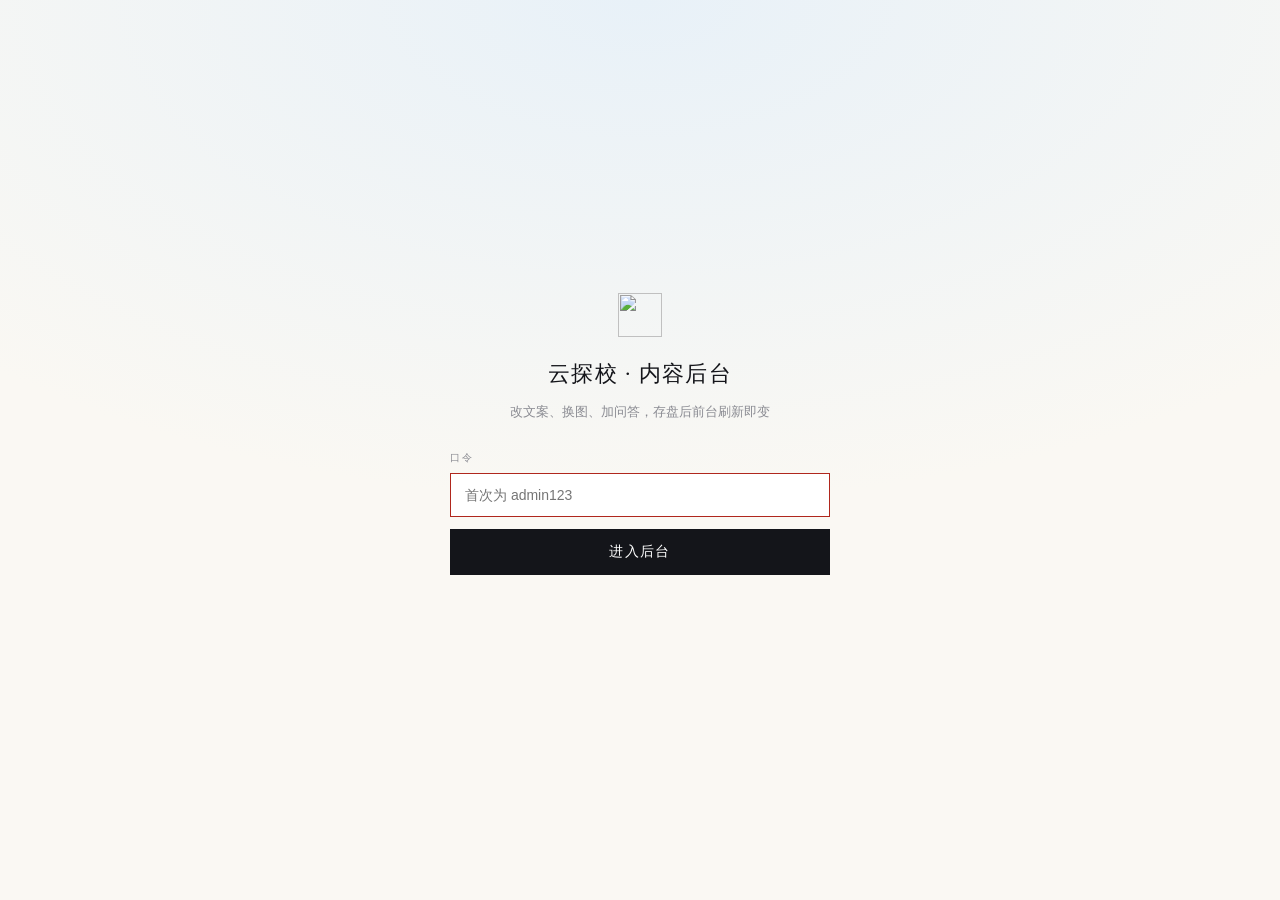
==== admin/index.html @ 2a7b8303 "第二版：加内容后台（板块排版/内容编辑/问答库/访客提问/版本/导出），前台按老师意见重做版式层次与对齐，内容抽到 content.json" ====
<!DOCTYPE html>
<html lang="zh-CN">
<head>
<meta charset="UTF-8">
<meta name="viewport" content="width=device-width, initial-scale=1">
<title>内容后台 · 云探校</title>
<link rel="icon" href="../assets/img/emblem.png">
<link rel="stylesheet" href="admin.css">
</head>
<body>

<!-- 登录 -->
<section class="gate" id="gate">
  <form class="gate__card" id="gateForm">
    <img class="gate__logo" src="../assets/img/emblem.png" alt="">
    <h1>云探校 · 内容后台</h1>
    <p class="gate__sub">改文案、换图、加问答，存盘后前台刷新即变</p>
    <label class="gate__f">
      <span>口令</span>
      <input id="gatePw" type="password" placeholder="首次为 admin123" autocomplete="current-password">
    </label>
    <button class="gate__b" type="submit">进入后台</button>
    <p class="gate__err" id="gateErr"></p>
  </form>
</section>

<!-- 主界面 -->
<div class="app" id="app" hidden>
  <header class="top">
    <div class="top__l">
      <img src="../assets/img/emblem.png" alt="">
      <b>云探校</b>
      <span>内容后台</span>
      <i class="dot" id="dirtyDot" hidden></i>
    </div>
    <nav class="tabs" id="tabs">
      <button data-tab="layout" class="is-on">板块排版</button>
      <button data-tab="content">内容编辑</button>
      <button data-tab="ask">问答库</button>
      <button data-tab="miss">访客提问</button>
      <button data-tab="hist">版本</button>
      <button data-tab="out">导出</button>
    </nav>
    <div class="top__r">
      <button class="btn btn--ghost" id="previewBtn">预览前台</button>
      <button class="btn btn--solid" id="saveBtn">保存</button>
      <button class="btn btn--ghost" id="pwBtn">改口令</button>
      <button class="btn btn--ghost" id="outBtn">退出</button>
    </div>
  </header>

  <div class="body">
    <main class="pane" id="pane"></main>
    <aside class="prev" id="prev">
      <div class="prev__hd">
        <span>前台预览</span>
        <div>
          <button data-w="1440">电脑</button>
          <button data-w="390">手机</button>
          <button id="prevRe" title="刷新">↻</button>
        </div>
      </div>
      <div class="prev__box"><iframe id="prevFrame" src="../index.html" title="前台预览"></iframe></div>
      <p class="prev__tip">改完点「保存」，这里会自动刷新。</p>
    </aside>
  </div>
</div>

<div class="toast" id="toast"></div>

<script src="admin.js"></script>
</body>
</html>
---- admin/admin.css ----
/* 后台样式：跟前台同一套色彩与字体，但功能优先、密度更高 */
:root{
  --paper:#FAF8F3; --paper-2:#F2EDE1; --card:#fff;
  --ink:#14151A; --ink-2:#4C4D55; --ink-3:#8A8B92;
  --line:rgba(20,21,26,.13); --line-2:rgba(20,21,26,.26);
  --red:#B0271D; --red-soft:rgba(176,39,29,.08);
  --ok:#2F6F4E; --ok-soft:rgba(47,111,78,.10);
  --serif:"Noto Serif SC","Source Han Serif SC","Songti SC","STSong","SimSun",serif;
  --sans:-apple-system,BlinkMacSystemFont,"PingFang SC","Hiragino Sans GB","Microsoft YaHei",sans-serif;
  --mono:"SF Mono","JetBrains Mono",ui-monospace,Menlo,Consolas,monospace;
}
*,*::before,*::after{box-sizing:border-box;}
[hidden]{display:none !important;}
html,body{height:100%;}
body{
  margin:0;background:var(--paper);color:var(--ink);
  font-family:var(--sans);font-size:13.5px;line-height:1.7;
  -webkit-font-smoothing:antialiased;
}
button{font:inherit;color:inherit;background:none;border:0;cursor:pointer;}
input,textarea,select{font:inherit;color:inherit;}
img{display:block;max-width:100%;}

/* ---------- 登录 ---------- */
.gate{position:fixed;inset:0;display:grid;place-items:center;background:
  radial-gradient(120% 90% at 50% 0%, #E8F1F8, #FAF8F3 62%);}
.gate__card{width:min(380px,calc(100% - 40px));text-align:center;}
.gate__logo{width:44px;height:44px;object-fit:contain;margin:0 auto 18px;}
.gate h1{font-family:var(--serif);font-weight:500;font-size:22px;letter-spacing:.06em;margin:0;}
.gate__sub{margin:10px 0 26px;font-size:12.5px;color:var(--ink-3);}
.gate__f{display:block;text-align:left;margin-bottom:12px;}
.gate__f span{display:block;font-family:var(--mono);font-size:10px;letter-spacing:.18em;color:var(--ink-3);margin-bottom:7px;}
.gate__f input{width:100%;height:44px;padding:0 14px;border:1px solid var(--line-2);background:#fff;outline:none;font-size:14px;}
.gate__f input:focus{border-color:var(--red);}
.gate__b{width:100%;height:46px;background:var(--ink);color:#fff;font-size:13.5px;letter-spacing:.1em;}
.gate__b:hover{background:var(--red);}
.gate__err{min-height:20px;margin:12px 0 0;font-size:12px;color:var(--red);}

/* ---------- 框架 ---------- */
.app{height:100%;display:flex;flex-direction:column;}
.top{
  flex:none;display:flex;align-items:center;gap:18px;
  height:58px;padding:0 18px;background:#fff;border-bottom:1px solid var(--line);
}
.top__l{display:flex;align-items:center;gap:9px;flex:none;}
.top__l img{width:22px;height:22px;object-fit:contain;}
.top__l b{font-family:var(--serif);font-size:14px;letter-spacing:.1em;}
.top__l span{font-size:11.5px;color:var(--ink-3);}
.dot{width:7px;height:7px;border-radius:50%;background:var(--red);flex:none;}
.tabs{display:flex;gap:2px;margin-left:8px;overflow-x:auto;}
.tabs button{
  padding:7px 13px;font-size:12.5px;color:var(--ink-2);white-space:nowrap;
  border:1px solid transparent;border-radius:2px;
}
.tabs button:hover{color:var(--ink);background:var(--paper-2);}
.tabs button.is-on{color:var(--red);border-color:var(--line-2);background:var(--red-soft);}
.top__r{display:flex;align-items:center;gap:8px;margin-left:auto;flex:none;}
.btn{height:32px;padding:0 13px;font-size:12.5px;border:1px solid var(--line-2);transition:.2s;}
.btn:hover{border-color:var(--ink);background:var(--ink);color:#fff;}
.btn--solid{background:var(--ink);color:#fff;border-color:var(--ink);}
.btn--solid:hover{background:var(--red);border-color:var(--red);}
.btn--ghost{background:#fff;}

.body{flex:1;display:grid;grid-template-columns:minmax(0,1fr) minmax(380px,42%);min-height:0;}
.pane{overflow-y:auto;padding:22px 24px 60px;min-width:0;}
.prev{display:flex;flex-direction:column;border-left:1px solid var(--line);background:var(--paper-2);min-height:0;}
.prev__hd{
  flex:none;display:flex;align-items:center;justify-content:space-between;
  padding:9px 14px;font-family:var(--mono);font-size:10px;letter-spacing:.18em;color:var(--ink-3);
  border-bottom:1px solid var(--line);
}
.prev__hd div{display:flex;gap:4px;}
.prev__hd button{padding:3px 8px;font-size:11px;border:1px solid var(--line);background:#fff;color:var(--ink-2);}
.prev__hd button.is-on{background:var(--ink);color:#fff;border-color:var(--ink);}
.prev__box{flex:1;overflow:hidden;padding:10px;min-height:0;}
.prev__box iframe{width:100%;height:100%;border:0;background:#fff;box-shadow:0 2px 14px rgba(20,21,26,.10);}
.prev__tip{flex:none;margin:0;padding:0 14px 12px;font-size:11px;color:var(--ink-3);}

/* ---------- 通用块 ---------- */
.h{display:flex;align-items:baseline;gap:10px;margin:0 0 4px;}
.h h2{font-family:var(--serif);font-weight:500;font-size:17px;letter-spacing:.04em;margin:0;}
.h span{font-size:11.5px;color:var(--ink-3);}
.hint{margin:0 0 18px;font-size:12px;color:var(--ink-3);line-height:1.75;}

.card{background:#fff;border:1px solid var(--line);margin-bottom:14px;}
.card__hd{
  display:flex;align-items:center;gap:10px;padding:10px 14px;
  border-bottom:1px solid var(--line);background:linear-gradient(180deg,#fff,#FCFAF6);
}
.card__hd b{font-family:var(--serif);font-size:13.5px;font-weight:500;letter-spacing:.04em;}
.card__hd .no{font-family:var(--mono);font-size:10px;letter-spacing:.16em;color:var(--red);}
.card__hd .sp{margin-left:auto;display:flex;gap:6px;align-items:center;}
.card__bd{padding:14px;}

.f{display:grid;gap:5px;margin-bottom:12px;}
.f:last-child{margin-bottom:0;}
.f > label{font-family:var(--mono);font-size:9.5px;letter-spacing:.16em;color:var(--ink-3);}
.f input[type=text],.f input[type=number],.f textarea,.f select{
  width:100%;padding:8px 10px;border:1px solid var(--line-2);background:#fff;outline:none;
  font-size:13px;line-height:1.65;transition:border-color .2s;
}
.f input:focus,.f textarea:focus,.f select:focus{border-color:var(--red);}
.f textarea{resize:vertical;min-height:64px;line-height:1.8;}
.f--row{grid-template-columns:1fr auto;align-items:center;gap:10px;}
.f__hint{font-size:11px;color:var(--ink-3);}

.grid2{display:grid;grid-template-columns:1fr 1fr;gap:0 14px;}
.grid3{display:grid;grid-template-columns:repeat(3,1fr);gap:0 12px;}

.row{display:flex;align-items:center;gap:9px;padding:9px 12px;border-bottom:1px solid var(--line);}
.row:last-child{border-bottom:0;}
.row .g{flex:1;min-width:0;}
.row .g b{font-size:13px;font-weight:500;}
.row .g span{display:block;font-size:11.5px;color:var(--ink-3);}
.row .acts{display:flex;gap:5px;flex:none;}
.mini{width:26px;height:26px;display:grid;place-items:center;border:1px solid var(--line-2);font-size:12px;background:#fff;line-height:1;}
.mini:hover{border-color:var(--ink);background:var(--ink);color:#fff;}
.mini--red:hover{border-color:var(--red);background:var(--red);}
.mini[disabled]{opacity:.35;cursor:not-allowed;}

.sw{position:relative;width:34px;height:19px;flex:none;border-radius:999px;background:var(--line-2);transition:.25s;}
.sw::after{content:"";position:absolute;top:2px;left:2px;width:15px;height:15px;border-radius:50%;background:#fff;transition:.25s;}
.sw.is-on{background:var(--ok);}
.sw.is-on::after{transform:translateX(15px);}

.tag{display:inline-block;padding:1px 7px;font-size:10.5px;border:1px solid var(--line-2);color:var(--ink-3);border-radius:2px;}
.tag--on{border-color:var(--ok);color:var(--ok);background:var(--ok-soft);}
.tag--off{border-color:var(--line-2);color:var(--ink-3);}

/* 图片字段 */
.imgf{display:flex;gap:10px;align-items:flex-start;}
.imgf__pv{
  width:82px;height:56px;flex:none;border:1px solid var(--line);background:var(--paper-2);
  display:grid;place-items:center;overflow:hidden;
}
.imgf__pv img{width:100%;height:100%;object-fit:cover;}
.imgf__pv span{font-size:9.5px;color:var(--ink-3);letter-spacing:.1em;}
.imgf__rt{flex:1;min-width:0;display:grid;gap:6px;}
.imgf__rt input{width:100%;padding:7px 9px;border:1px solid var(--line-2);font-size:12px;font-family:var(--mono);}

/* 布局页 */
.lay{display:grid;gap:8px;}
.lay__it{display:flex;align-items:center;gap:12px;padding:12px 14px;background:#fff;border:1px solid var(--line);}
.lay__it.is-off{background:#FBFAF7;}
.lay__no{font-family:var(--mono);font-size:11px;letter-spacing:.12em;color:var(--red);width:22px;flex:none;}
.lay__nm{flex:1;min-width:0;font-family:var(--serif);font-size:14px;}
.lay__nm span{display:block;font-family:var(--sans);font-size:11.5px;color:var(--ink-3);margin-top:2px;}
.lay__acts{display:flex;gap:5px;flex:none;}

/* 问答库 */
.q{background:#fff;border:1px solid var(--line);margin-bottom:10px;}
.q.is-off{opacity:.6;}
.q__hd{display:flex;align-items:center;gap:9px;padding:9px 12px;border-bottom:1px solid var(--line);}
.q__q{flex:1;min-width:0;font-size:13px;font-weight:500;overflow:hidden;text-overflow:ellipsis;white-space:nowrap;}
.q__bd{padding:12px;}
.kws{display:flex;flex-wrap:wrap;gap:5px;padding:7px 9px;border:1px solid var(--line-2);min-height:38px;align-items:center;}
.kws span{display:inline-flex;align-items:center;gap:5px;padding:2px 8px;background:var(--paper-2);font-size:11.5px;border-radius:2px;}
.kws span i{font-style:normal;color:var(--ink-3);cursor:pointer;}
.kws span i:hover{color:var(--red);}
.kws input{flex:1;min-width:80px;border:0;outline:none;font-size:12.5px;padding:2px 0;}

.empty{padding:40px 20px;text-align:center;color:var(--ink-3);font-size:12.5px;}

/* 版本 */
.ver{display:flex;align-items:center;gap:12px;padding:11px 14px;border-bottom:1px solid var(--line);background:#fff;}
.ver:last-child{border-bottom:0;}
.ver b{font-family:var(--mono);font-size:12px;}
.ver span{font-size:11.5px;color:var(--ink-3);}

/* 导出 */
.out{display:grid;gap:12px;}
.out__box{background:#fff;border:1px solid var(--line);padding:18px;}
.out__box h3{font-family:var(--serif);font-size:15px;font-weight:500;margin:0 0 8px;}
.out__box p{font-size:12.5px;color:var(--ink-3);line-height:1.8;margin:0 0 14px;}
.code{background:var(--paper-2);border:1px solid var(--line);padding:12px 14px;font-family:var(--mono);font-size:11.5px;line-height:1.9;white-space:pre-wrap;word-break:break-all;color:var(--ink-2);}

/* toast */
.toast{
  position:fixed;left:50%;bottom:26px;transform:translate(-50%,14px);
  padding:10px 20px;background:var(--ink);color:#fff;font-size:12.5px;letter-spacing:.04em;
  opacity:0;pointer-events:none;transition:.3s;z-index:999;
}
.toast.is-on{opacity:1;transform:translate(-50%,0);}
.toast.is-err{background:var(--red);}

@media (max-width:1080px){
  .body{grid-template-columns:1fr;}
  .prev{display:none;}
  .top{flex-wrap:wrap;height:auto;padding:8px 12px;gap:8px;}
  .tabs{order:3;width:100%;margin:0;}
  .top__r{margin-left:0;}
}
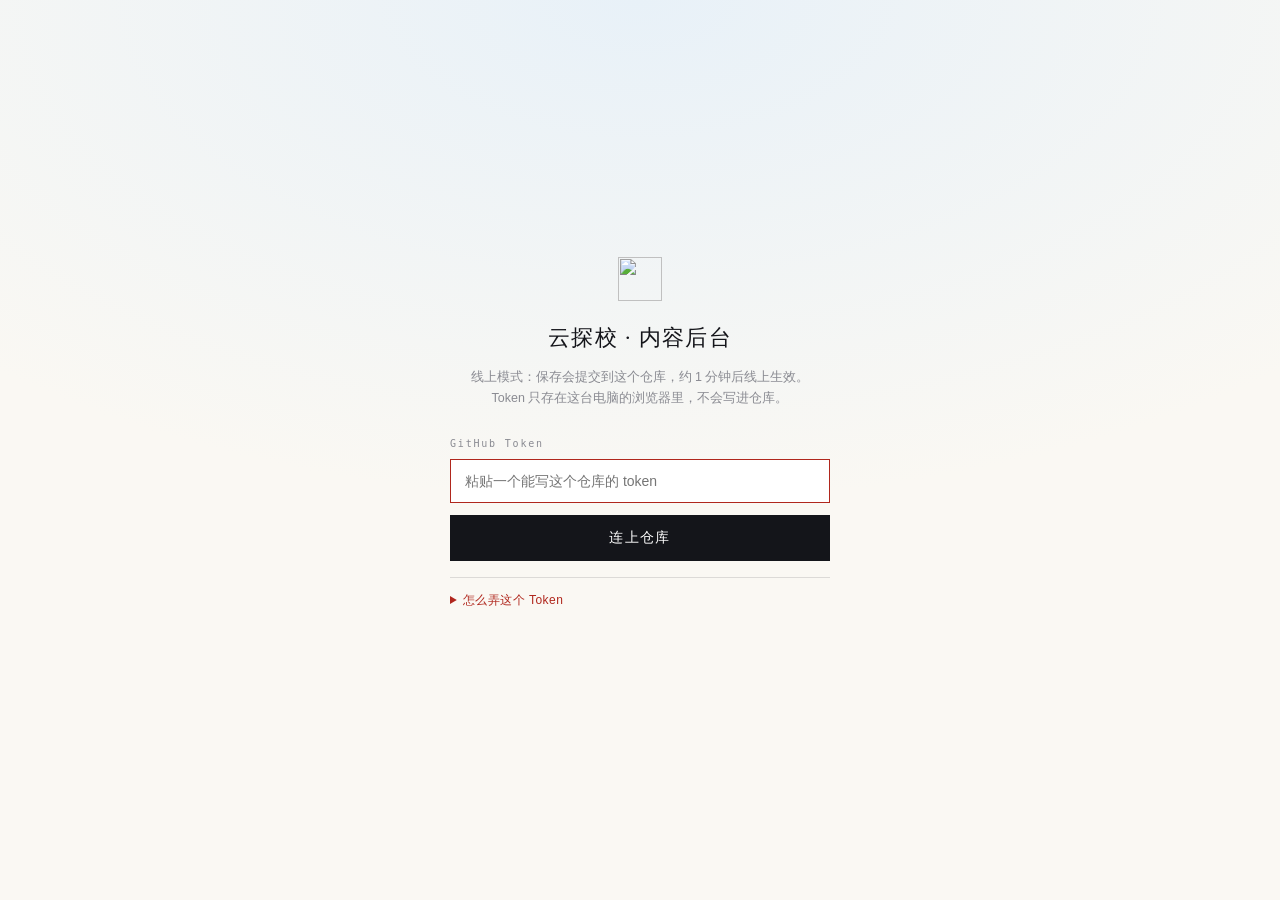
==== commit dc37b120: "线上模式登录页补「怎么弄 Token」折叠说明" ====
--- a/admin/index.html
+++ b/admin/index.html
@@ -20,6 +20,17 @@
       <input id="gatePw" type="password" placeholder="首次为 admin123" autocomplete="current-password">
     </label>
     <button class="gate__b" type="submit">进入后台</button>
+    <details class="gate__how" id="gateHow" hidden>
+      <summary>怎么弄这个 Token</summary>
+      <ol>
+        <li>打开 <a href="https://github.com/settings/personal-access-tokens/new" target="_blank" rel="noopener">github.com/settings/personal-access-tokens/new</a>（要先登录 gxglad）</li>
+        <li>Token name 随便填；Expiration 给个够用的时间</li>
+        <li>Repository access 选 <b>Only select repositories</b>，只勾 <b>gxglad/yyt</b></li>
+        <li>Permissions → Repository permissions → 把 <b>Contents</b> 改成 <b>Read and write</b></li>
+        <li>点最下面 Generate token，复制 ghp_ 开头那串，粘到上面</li>
+      </ol>
+      <p>Token 只存在这台电脑的浏览器里，不会写进仓库。漏了就回那个页面 Revoke 作废再生成一个。</p>
+    </details>
     <p class="gate__err" id="gateErr"></p>
   </form>
 </section>
@@ -37,9 +48,6 @@
       <button data-tab="layout" class="is-on">板块排版</button>
       <button data-tab="content">内容编辑</button>
       <button data-tab="ask">问答库</button>
-      <button data-tab="miss">访客提问</button>
-      <button data-tab="hist">版本</button>
-      <button data-tab="out">导出</button>
     </nav>
     <div class="top__r">
       <button class="btn btn--ghost" id="previewBtn">预览前台</button>
--- a/admin/admin.css
+++ b/admin/admin.css
@@ -34,7 +34,12 @@
 .gate__f input:focus{border-color:var(--red);}
 .gate__b{width:100%;height:46px;background:var(--ink);color:#fff;font-size:13.5px;letter-spacing:.1em;}
 .gate__b:hover{background:var(--red);}
-.gate__err{min-height:20px;margin:12px 0 0;font-size:12px;color:var(--red);}
+.gate__err{min-height:20px;margin:12px 0 0;font-size:12px;line-height:1.75;color:var(--red);}
+.gate__how{margin:16px 0 0;text-align:left;font-size:12px;color:var(--ink-2);border-top:1px solid var(--line);padding-top:12px;}
+.gate__how summary{cursor:pointer;color:var(--red);font-size:12px;letter-spacing:.04em;}
+.gate__how ol{margin:9px 0 8px;padding-left:18px;line-height:1.85;}
+.gate__how p{margin:0;font-size:11.5px;color:var(--ink-3);line-height:1.7;}
+.gate__how a{color:var(--red);word-break:break-all;}
 
 /* ---------- 框架 ---------- */
 .app{height:100%;display:flex;flex-direction:column;}
@@ -106,6 +111,25 @@
 
 .grid2{display:grid;grid-template-columns:1fr 1fr;gap:0 14px;}
 .grid3{display:grid;grid-template-columns:repeat(3,1fr);gap:0 12px;}
+
+/* 颜色字段：色块 + 十六进制 + 预设 */
+.colf{display:grid;grid-template-columns:38px 1fr;gap:8px;align-items:center;}
+.colf input[type=color]{
+  width:38px;height:34px;padding:2px;border:1px solid var(--line-2);background:#fff;cursor:pointer;
+}
+.colf input[type=color]::-webkit-color-swatch-wrapper{padding:0;}
+.colf input[type=color]::-webkit-color-swatch{border:0;}
+.swatches{display:flex;flex-wrap:wrap;gap:5px;margin-top:2px;}
+.swatch{
+  display:flex;align-items:center;gap:4px;padding:3px 6px 3px 3px;
+  border:1px solid var(--line-2);background:#fff;font-size:10.5px;color:var(--ink-3);line-height:1;
+}
+.swatch i{width:13px;height:13px;display:block;border:1px solid rgba(0,0,0,.12);}
+.swatch b{font-weight:400;}
+.swatch:hover{border-color:var(--ink-2);color:var(--ink);}
+.swatch.is-on{border-color:var(--red);color:var(--red);background:#fff;}
+.reset{display:flex;align-items:center;gap:14px;flex-wrap:wrap;padding-top:10px;border-top:1px solid var(--line);}
+.reset .hint{margin:0;flex:1;min-width:220px;}
 
 .row{display:flex;align-items:center;gap:9px;padding:9px 12px;border-bottom:1px solid var(--line);}
 .row:last-child{border-bottom:0;}
@@ -161,19 +185,6 @@
 
 .empty{padding:40px 20px;text-align:center;color:var(--ink-3);font-size:12.5px;}
 
-/* 版本 */
-.ver{display:flex;align-items:center;gap:12px;padding:11px 14px;border-bottom:1px solid var(--line);background:#fff;}
-.ver:last-child{border-bottom:0;}
-.ver b{font-family:var(--mono);font-size:12px;}
-.ver span{font-size:11.5px;color:var(--ink-3);}
-
-/* 导出 */
-.out{display:grid;gap:12px;}
-.out__box{background:#fff;border:1px solid var(--line);padding:18px;}
-.out__box h3{font-family:var(--serif);font-size:15px;font-weight:500;margin:0 0 8px;}
-.out__box p{font-size:12.5px;color:var(--ink-3);line-height:1.8;margin:0 0 14px;}
-.code{background:var(--paper-2);border:1px solid var(--line);padding:12px 14px;font-family:var(--mono);font-size:11.5px;line-height:1.9;white-space:pre-wrap;word-break:break-all;color:var(--ink-2);}
-
 /* toast */
 .toast{
   position:fixed;left:50%;bottom:26px;transform:translate(-50%,14px);
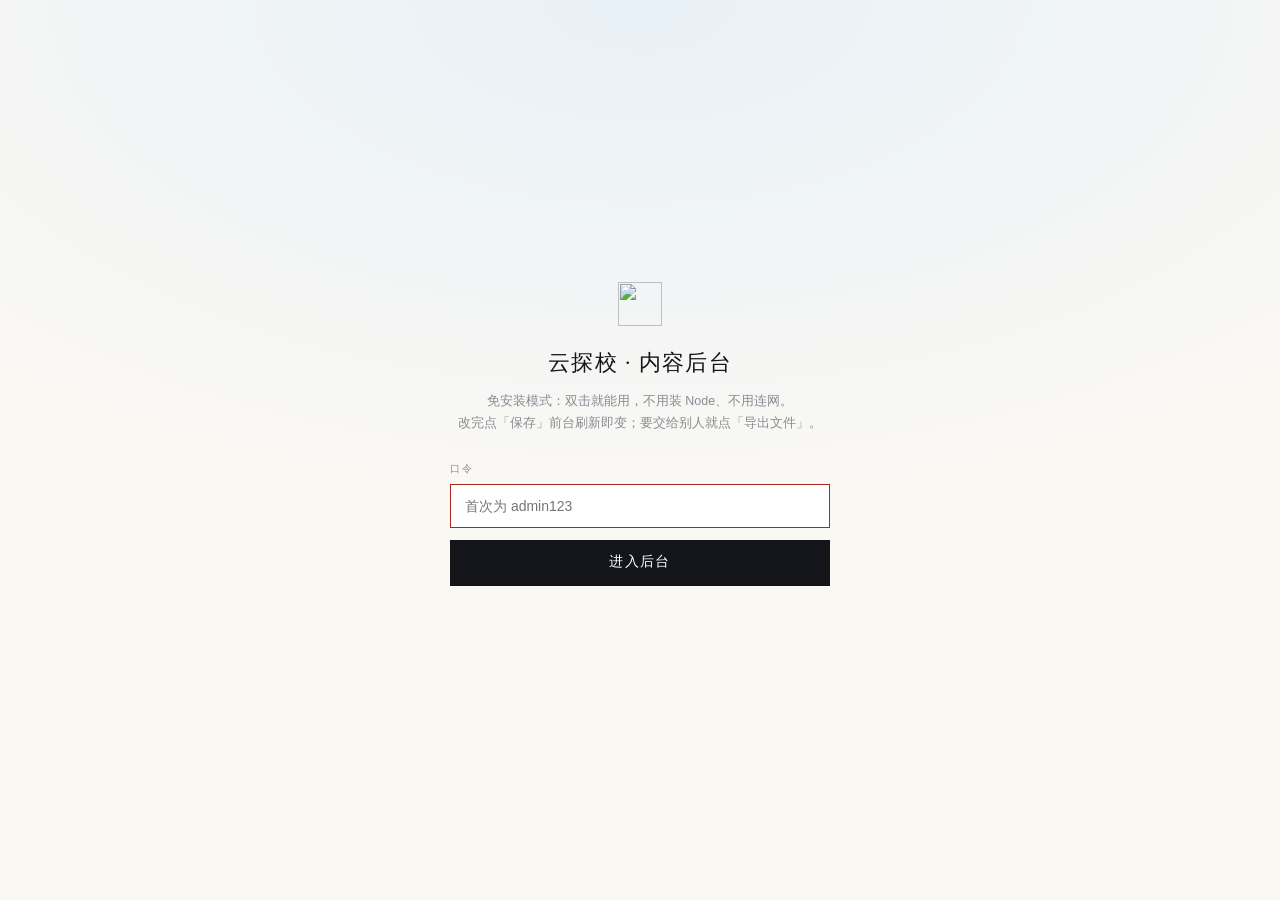
==== commit 68879fd8: "后台改成免安装：双击 admin/index.html 就能用，不装 Node、不连网、不要账号；加了导出/导入文件" ====
--- a/admin/index.html
+++ b/admin/index.html
@@ -50,10 +50,13 @@
       <button data-tab="ask">问答库</button>
     </nav>
     <div class="top__r">
+      <button class="btn btn--ghost" id="impBtn" hidden>导入</button>
+      <button class="btn btn--ghost" id="expBtn" hidden>导出文件</button>
       <button class="btn btn--ghost" id="previewBtn">预览前台</button>
       <button class="btn btn--solid" id="saveBtn">保存</button>
       <button class="btn btn--ghost" id="pwBtn">改口令</button>
       <button class="btn btn--ghost" id="outBtn">退出</button>
+      <input id="impFile" type="file" accept=".json,application/json" hidden>
     </div>
   </header>
 
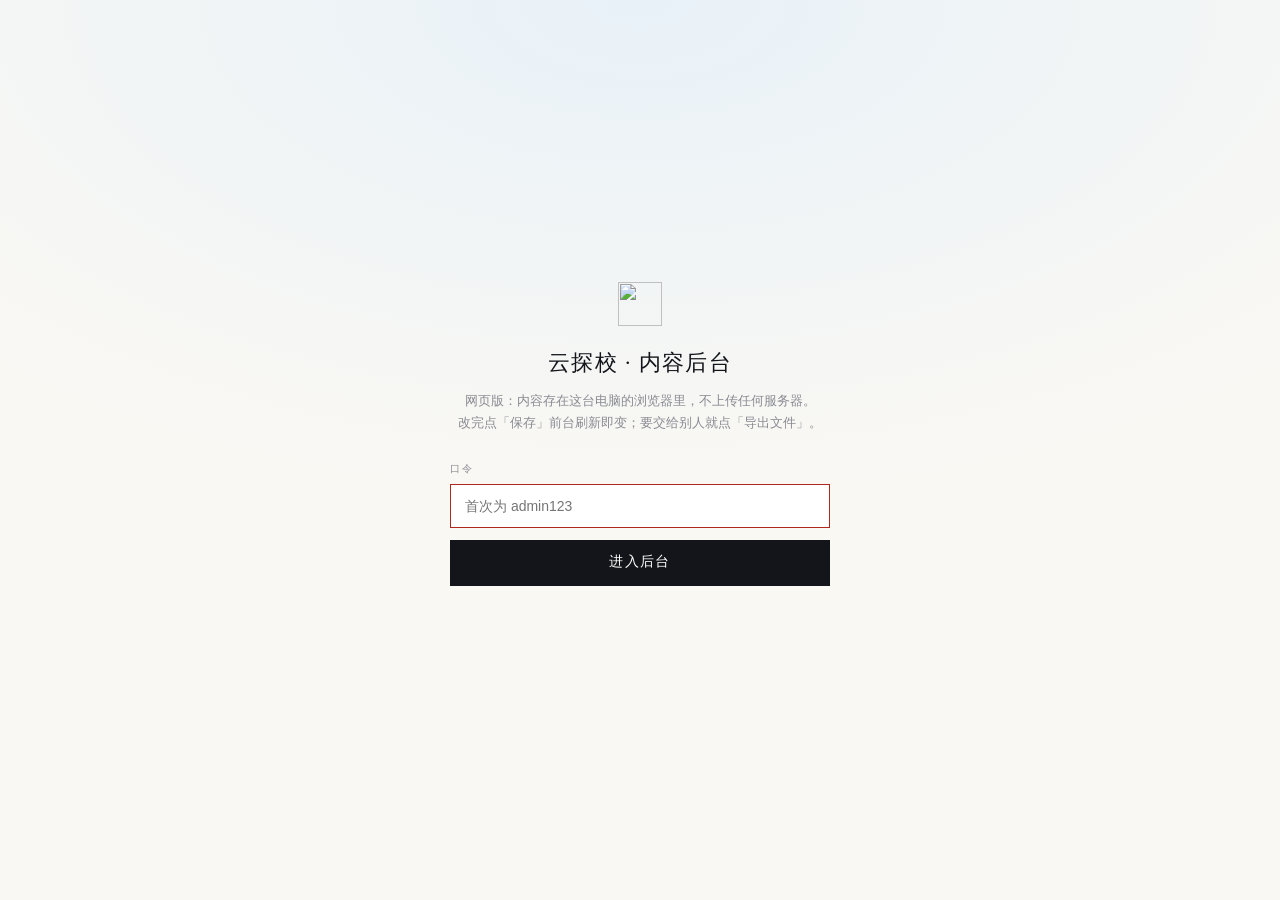
==== commit 0407ea3f: "改了内容底部会浮出「保存」条，Ctrl+S 也能存；配色区提示写清保存键在哪" ====
--- a/admin/index.html
+++ b/admin/index.html
@@ -60,6 +60,12 @@
     </div>
   </header>
 
+  <!-- 有改动没保存时，底部浮出来，免得找不到右上角那个「保存」 -->
+  <div class="savebar" id="saveBar" hidden>
+    <span>有改动还没保存</span>
+    <button class="btn btn--solid" id="saveBarBtn">保存</button>
+  </div>
+
   <div class="body">
     <main class="pane" id="pane"></main>
     <aside class="prev" id="prev">
--- a/admin/admin.css
+++ b/admin/admin.css
@@ -185,6 +185,16 @@
 
 .empty{padding:40px 20px;text-align:center;color:var(--ink-3);font-size:12.5px;}
 
+/* 底部浮出的保存条 */
+.savebar{
+  position:fixed;left:50%;bottom:24px;transform:translateX(-50%);z-index:60;
+  display:flex;align-items:center;gap:14px;padding:10px 12px 10px 18px;
+  background:var(--ink);color:#fff;box-shadow:0 10px 30px rgba(20,21,26,.28);
+}
+.savebar span{font-size:12.5px;letter-spacing:.04em;color:rgba(255,255,255,.82);}
+.savebar .btn{border-color:transparent;background:var(--red);color:#fff;}
+.savebar .btn:hover{background:color-mix(in srgb, var(--red) 82%, #000);}
+
 /* toast */
 .toast{
   position:fixed;left:50%;bottom:26px;transform:translate(-50%,14px);
